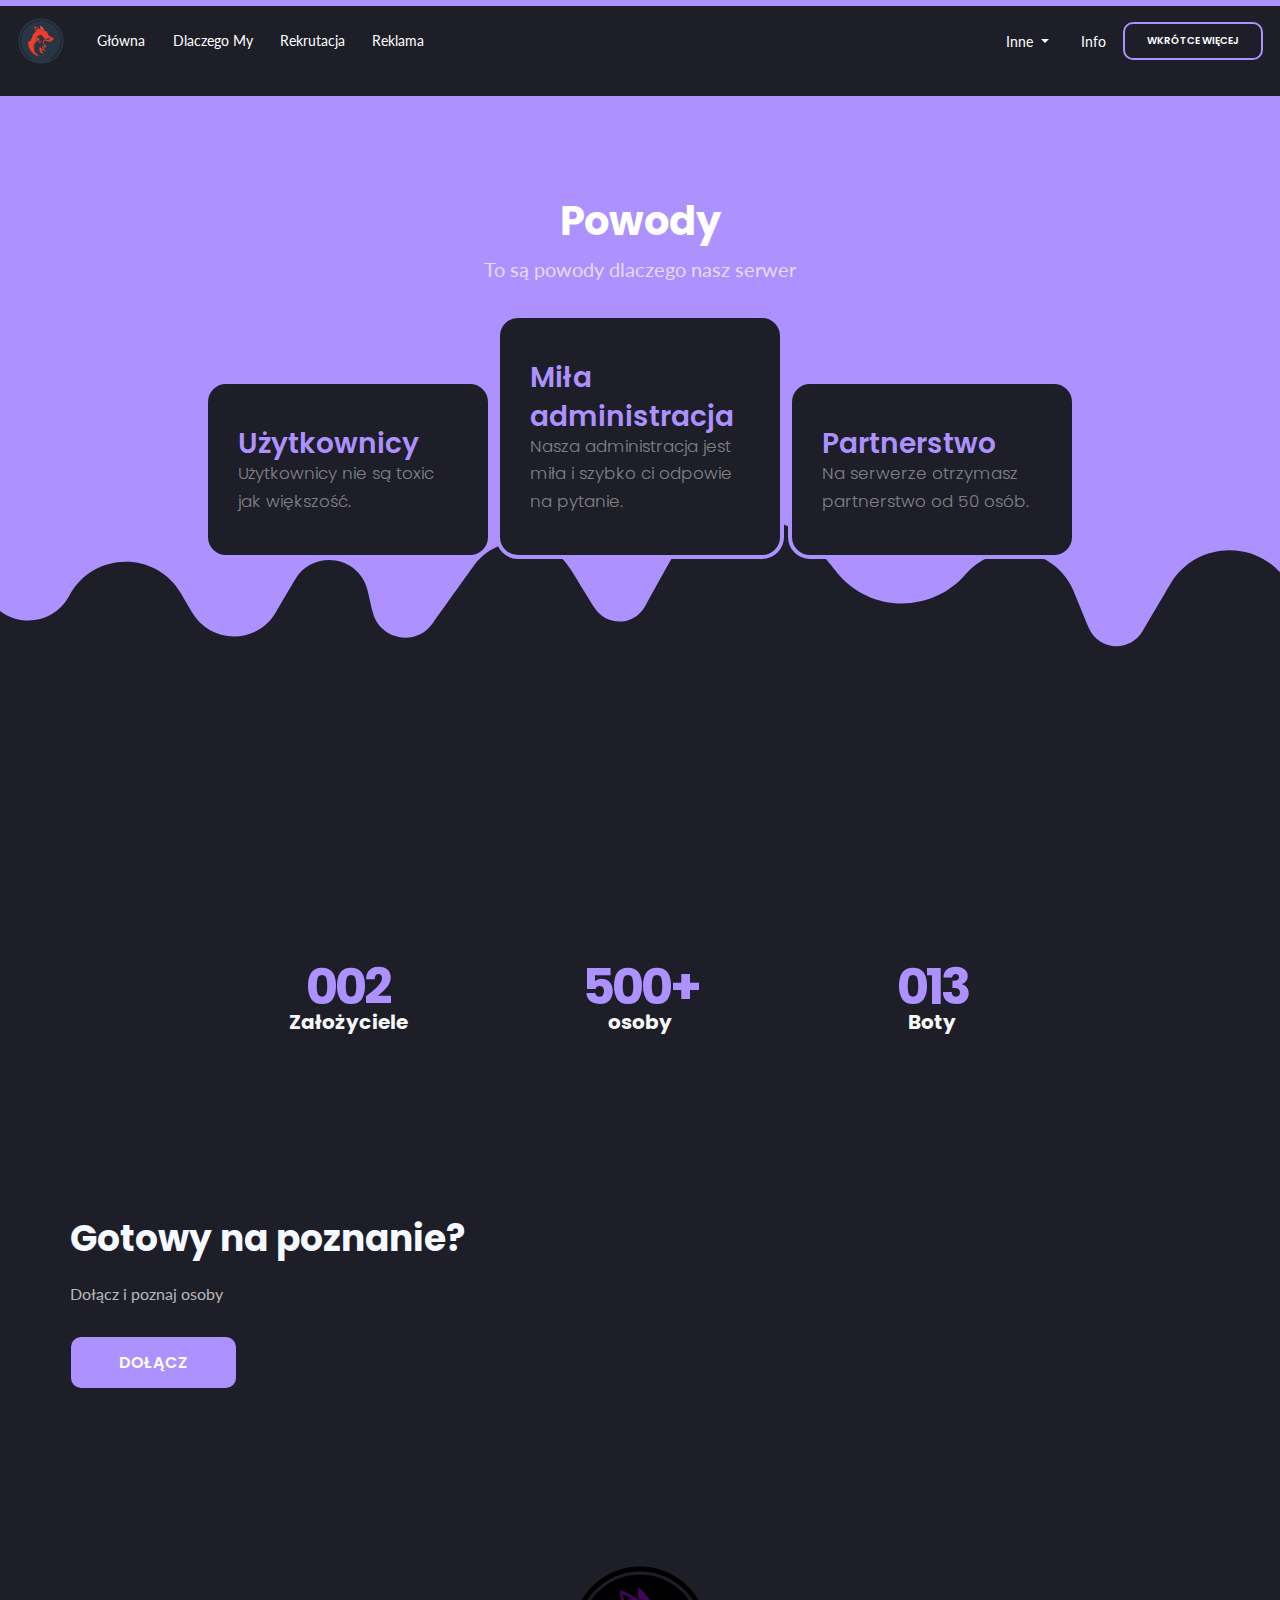
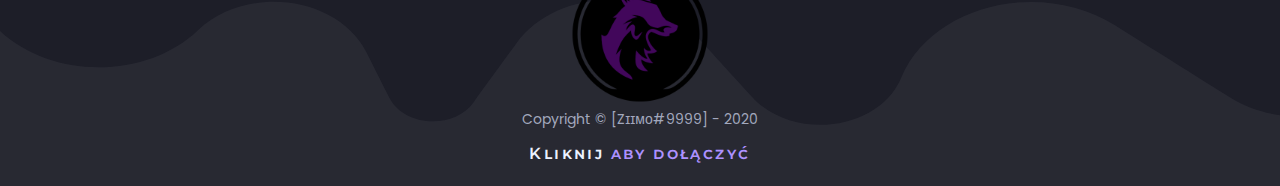
==== dlaczego.html @ 7ccc27e1 "x" ====
<!DOCTYPE html>
<html lang="en">
<head>
    <meta charset="UTF-8">
    <link rel="icon" type="image/png" href="2012b06c-6ccf-48db-b501-f80ad16f3ea9_200x200.png"/>
    <link rel="icon" type="image/png" href="2012b06c-6ccf-48db-b501-f80ad16f3ea9_200x200.png"/>
    <meta name="viewport" content="width=device-width, initial-scale=1, shrink-to-fit=no">
    <link rel="stylesheet" href="css/bootstrap.min.css">
    <link rel="stylesheet" href="css/main.css">
    <link rel="stylesheet" href="css/now-ui-kit.css">
    <link href="https://fonts.googleapis.com/css?family=Poppins:300,400,600,700,800,900&display=swap" rel="stylesheet">
    <link href="https://fonts.googleapis.com/css?family=Montserrat:400,600,700,800,900&display=swap" rel="stylesheet">
    <link href="https://fonts.googleapis.com/css?family=Lato:300,400,600,700,800,900&display=swap" rel="stylesheet">
    <title>WolfHUB</title>
</head>
<body>
<nav class="navbar navbar-expand-lg bg-transparent">
    <button class="navbar-toggler" type="button" data-toggle="collapse" data-target="#navbarSupportedContent" aria-controls="navbarSupportedContent" aria-expanded="false" aria-label="Toggle navigation">
        <img src="2012b06c-6ccf-48db-b501-f80ad16f3ea9_200x200.png" width="20px" height="20px" style="max-width: none !important;">
    </button>
    <img src="ezgif.com-gif-maker (3).gif" width="50" height="50">
    <div class="collapse navbar-collapse" id="navbarSupportedContent" style="margin-left: 20px !important">
        <ul class="navbar-nav mr-auto">
            <li class="nav-item active">
                <a class="nav-link" href="index.html">Główna <span class="sr-only">(current)</span></a>
            </li>
            <li class="nav-item">
                <a class="nav-link" href="dlaczego.html">Dlaczego my</a>
            </li>
            <li class="nav-item">
                <a class="nav-link" href="rekrutacja.html">Rekrutacja</a>
            </li>
            <li class="nav-item">
                <a class="nav-link" href="reklama.html">Reklama</a>
            </li>
        </ul>
        <div class="nav-item dropdown">
            <a class="nav-link dropdown-toggle" href="#" id="navbarDropdown" role="button" data-toggle="dropdown" aria-haspopup="true" aria-expanded="false">
                Inne
            </a>
            <div class="dropdown-menu" aria-labelledby="navbarDropdown">
                <a class="dropdown-item" href="twórcy.html">Twórcy</a>
                <a class="dropdown-item" href="regulamin.html">Regulamin</a>
                <div class="dropdown-divider"></div>
                <a class="dropdown-item" href="https://discord.gg/KJSaEnB">Serwer</a>
            </div>
        </div>
        <div class="nav-item">
            <a class="nav-link" href="dlaczego.html">Info</a>
        </div>
        <button class="btn login-btn btn-outline-accent my-2 my-sm-0" style="font-size: 10px !important;font-family: poppins !important;">WKRÓTCE WIĘCEJ</button>
    </div>
</nav>
</div>
<div class="features">
    <div class="title">Powody</div>
    <div class="subtitle">To są powody dlaczego nasz serwer</div>
    <div class="cards">
        <div class="card" style="width: 18rem;">
        <div class="card-body">
            <h5 class="card-title">Użytkownicy</h5>
            <p class="card-text">Użytkownicy nie są toxic jak większość.</p>
        </div>
    </div>
        <div class="card" style="width: 18rem;">
            <div class="card-body">
                <h5 class="card-title">Miła administracja</h5>
                <p class="card-text">Nasza administracja jest miła i szybko ci odpowie na pytanie.</p>
            </div>
        </div>
        <div class="card" style="width: 18rem;">
            <div class="card-body">
                <h5 class="card-title">Partnerstwo</h5>
                <p class="card-text">Na serwerze otrzymasz partnerstwo od 50 osób.</p>
            </div>
        </div>
    </div>
</div>
<div class="statistics">
    <div class="cards">
        <div class="card statistic" style="width: 18rem;">
            <div class="card-body">
                <p class="card-title" style="font-size: 50px !important;line-height: 15px !important;letter-spacing: -0.06em !important;font-weight: bold !important;">002</h1>
                <p style="font-weight: bold !important;font-size: 20px !important;">Założyciele</p>
            </div>
        </div>
        <div class="card statistic" style="width: 18rem;">
            <div class="card-body">
                <p class="card-title" style="font-size: 50px !important;line-height: 15px !important;letter-spacing: -0.06em !important;font-weight: bold !important;">500+</h1>
                <p style="font-weight: bold !important;font-size: 20px !important;">osoby</p>
            </div>
        </div>
        <div class="card statistic" style="width: 18rem;">
            <div class="card-body">
                <p class="card-title" style="font-size: 50px !important;line-height: 15px !important;letter-spacing: -0.06em !important;font-weight: bold !important;">013</h1>
                <p style="font-weight: bold !important;font-size: 20px !important;">Boty</p>
            </div>
        </div>
    </div>
</div>
<div class="page_end">
    <div class="start">
        <div class="card">
            <div class="card-body gs-card">
                <div class="title">Gotowy na poznanie?</div>
                <div class="subtitle">Dołącz i poznaj osoby</div>
                <br />
                <a class="btn btn-primary btn-lg" href="https://discord.gg/KJSaEnB" role="button">Dołącz</a>
            </div><br />
        </div>
    </div>
    <div class="footer">
        <div class="bot-footer">
            <img src="2012b06c-6ccf-48db-b501-f80ad16f3ea9_200x200.png" width="150"><br />
            Copyright © [Zɪɪᴍᴏ#9999] - 2020
        </div><br/>
        <div class="nouridio">Kliknij <a href="https://discord.gg/KJSaEnB"> aby dołączyć</a></div>
    </div>
</div>
<script src="https://code.jquery.com/jquery-3.3.1.slim.min.js" integrity="sha384-q8i/X+965DzO0rT7abK41JStQIAqVgRVzpbzo5smXKp4YfRvH+8abtTE1Pi6jizo" crossorigin="anonymous"></script>
<script src="https://cdnjs.cloudflare.com/ajax/libs/popper.js/1.14.7/umd/popper.min.js" integrity="sha384-UO2eT0CpHqdSJQ6hJty5KVphtPhzWj9WO1clHTMGa3JDZwrnQq4sF86dIHNDz0W1" crossorigin="anonymous"></script>
<script src="https://stackpath.bootstrapcdn.com/bootstrap/4.3.1/js/bootstrap.min.js" integrity="sha384-JjSmVgyd0p3pXB1rRibZUAYoIIy6OrQ6VrjIEaFf/nJGzIxFDsf4x0xIM+B07jRM" crossorigin="anonymous"></script>
<script src="js/now-ui-kit.min.js"></script>
</body>
</html>
---- css/main.css ----
body {
    font-family: 'Poppins', sans-serif !important;
    background-color: #1D1E28;
    color: #fff;
    -webkit-font-smoothing: antialiased;
    -moz-osx-font-smoothing: grayscale;
    text-rendering: optimizeLegibility;
    border-top: 6px #AD91FF solid !important;
    font-size: 16px;
}

.nav-link {
     font-size: 14px !important;
     background: transparent !important;
     font-family: Lato, sans-serif !important;
     text-transform: capitalize !important;
 }
 .nav-link:hover {
     background: transparent !important;
     color: #AD91FF !important;
     font-weight: bold !important;
 }

 .login-btn {
     border: 2px solid #AD91FF !important;
     font-size: 10px !important;
 }
 .login-btn:hover {
     background: #AD91FF !important;
 }
.navbar {
    box-shadow: none !important
}

.navbar-brand {
    font-size: 25px !important
}

.navbar-toggler-icon {
    color: #fff !important
}

.btn {
    border-radius: 10px !important;
    font-size: 16px !important;
    font-weight: 600 !important;
    text-transform: uppercase !important;
}

.btn-primary {
    background-color: #AD91FF!important
}
.btn-secondary {
    background-color: #2C2F33 !important
}
.heading {
    padding: 160px 50px !important;
    color: #fff !important;
    background-image: url("../assets/wavy-purple-by-nouridio.svg") !important;
    background-position: bottom !important;
    background-size: 300% !important;
    background-repeat: no-repeat !important;
}

.title {
    line-height: 90px !important;
    margin-bottom: -2px !important;
    font-size: 36px !important
}

.subtitle {
    color: rgba(255, 255, 255, 0.685) !important;
    font-size: 16px !important;
    font-family: 'Lato', sans-serif;
}


.features {
    text-align: center !important;
    background: #AD91FF !important;
    padding: 60px 50px !important;
    background-image: url("../assets/wavy-dark-by-nouridio.svg") !important;
    background-position: bottom !important;
    background-size: 200% !important;
    background-repeat: no-repeat !important;
}
.features .title {
    font-size: 40px !important;
    color: #ffffff !important;
    line-height: 70px !important;
}

.features .subtitle {
    font-size: 20px !important;
    color: #a2a8bd;
}

.features .card-body {
    text-align: left !important;
}

.features .card-title {
    margin: 0 0 -3px !important;
}
.cards {
    margin-top: 30px !important;
}

.card {
    border-radius: 5px !important;
    box-shadow: none !important;
}

.card-title {
    font-size: 28px !important;
    font-weight: 600 !important;
    color: #AD91FF !important;
}

.statistics {
    text-align: center !important;
    padding-top: 300px !important;
}

.statistics .card-body{
    padding: 0 !important;
    height: 280 !important;
    width: 332 !important;
    max-height: 280 !important;
    max-width: 332 !important;
}

.statistics .title {
    font-size: 40px !important;
    color: #ffffff !important;
    line-height: 70px !important;
}

.statistics .subtitle {
    font-size: 20px !important;
    color: #a2a8bd;
}

.card.statistic {
    background: transparent !important;
    box-shadow: none !important;
    color: #f7f7f7 !important;
}


.page_end {
    background-image: url("../assets/wavy-light-by-nouridio.svg") !important;
    background-position: bottom !important;
    background-size: 200% !important;
    background-repeat: no-repeat !important;
}
.start {
    padding: 60px 50px !important
}

.start .card {
    background: transparent !important;
    color: #f6f9ff !important;
}

.features .card {
    background: #1D1E28;
    border-radius: 22px !important;
    border: 4px solid #AD91FF;
}
.features .card-text {
color: rgba(255, 255, 255, 0.46) !important
}

.features .card-body {
    padding: 40px 40px 40px 30px !important;
}

.navbar-toggler-icon {
    color: #fff !important
}
.footer {
    text-align: center !important;
    padding: 5px 6px !important;
    color: #ecf2ff;
    padding: 30px 30px !important
}

.footer .nouridio {
    font-family: 'Montserrat' !important;
    font-style: normal !important;
    font-weight: 600 !important;
    font-size: 16px !important;
    line-height: 5px !important;
    letter-spacing: 0.15em !important;
    font-variant: small-caps !important;
}

.footer .nouridio a {
    color: #AD91FF !important;
    text-decoration: none !important;
}

.footer .bot-footer {
    text-align: center !important;
    color: #a2a8bd !important
}
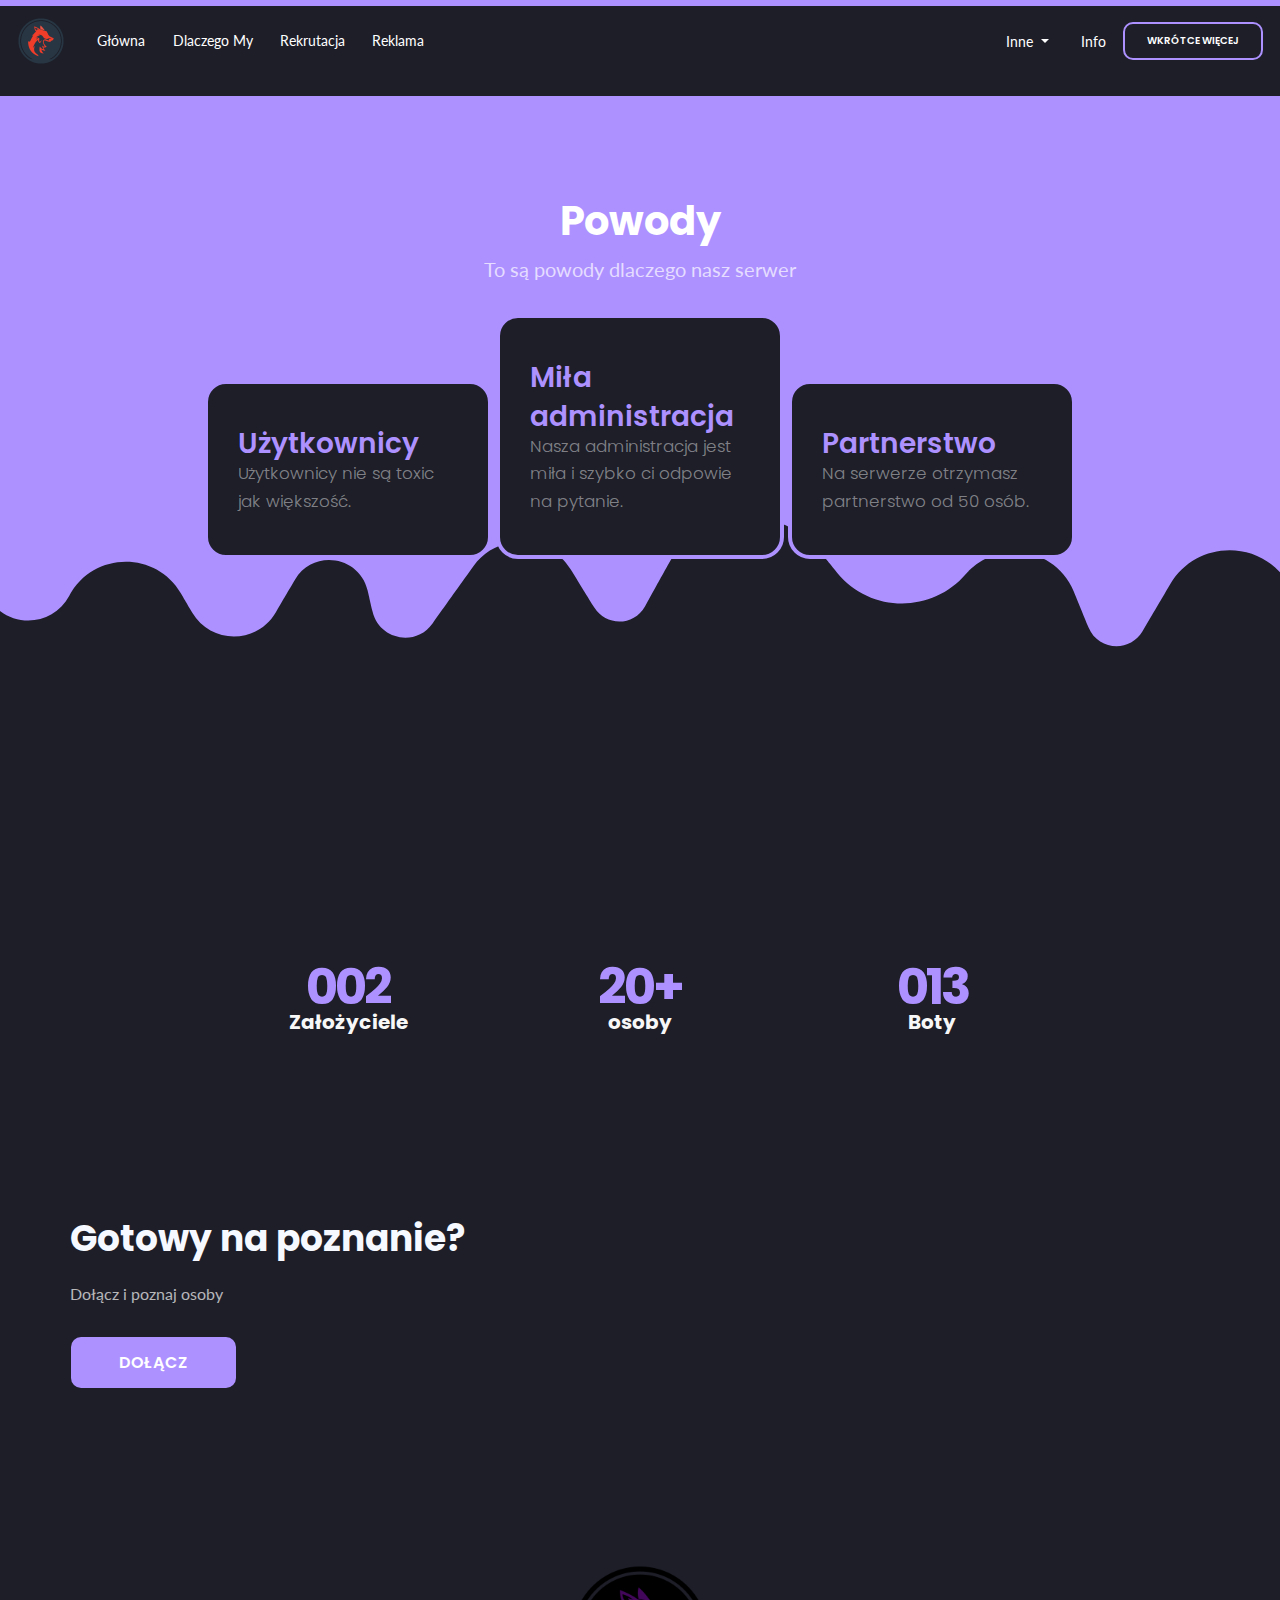
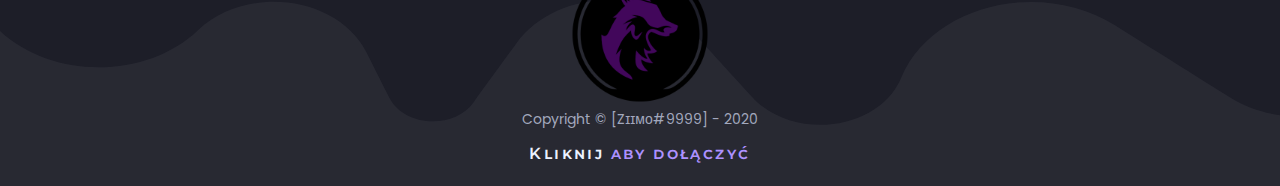
==== commit 1f5dd7ca: "Update dlaczego.html" ====
--- a/dlaczego.html
+++ b/dlaczego.html
@@ -39,7 +39,7 @@
                 Inne
             </a>
             <div class="dropdown-menu" aria-labelledby="navbarDropdown">
-                <a class="dropdown-item" href="twórcy.html">Twórcy</a>
+                <a class="dropdown-item" href="game.html">Minigierka</a>
                 <a class="dropdown-item" href="regulamin.html">Regulamin</a>
                 <div class="dropdown-divider"></div>
                 <a class="dropdown-item" href="https://discord.gg/KJSaEnB">Serwer</a>
@@ -86,7 +86,7 @@
         </div>
         <div class="card statistic" style="width: 18rem;">
             <div class="card-body">
-                <p class="card-title" style="font-size: 50px !important;line-height: 15px !important;letter-spacing: -0.06em !important;font-weight: bold !important;">500+</h1>
+                <p class="card-title" style="font-size: 50px !important;line-height: 15px !important;letter-spacing: -0.06em !important;font-weight: bold !important;">20+</h1>
                 <p style="font-weight: bold !important;font-size: 20px !important;">osoby</p>
             </div>
         </div>
